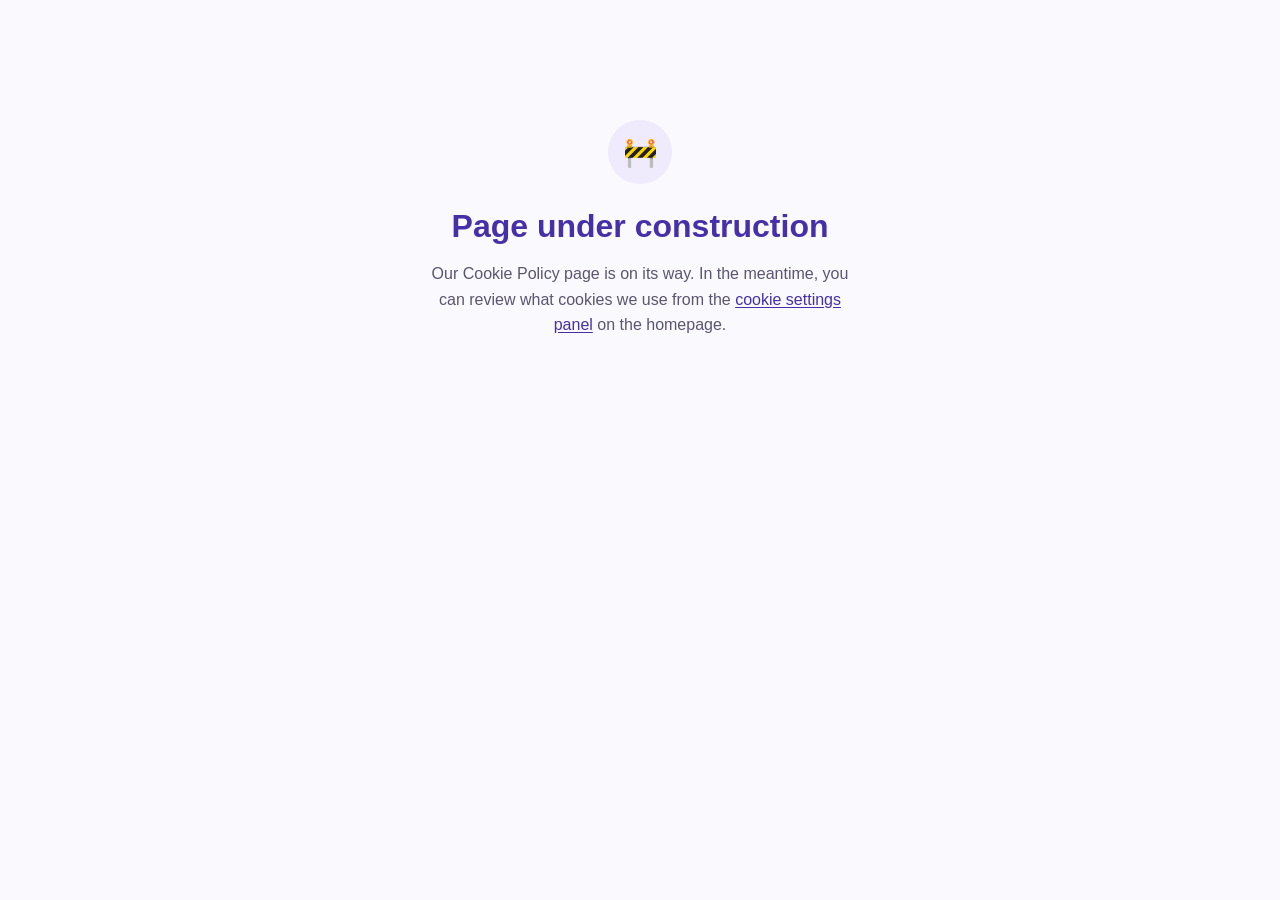
==== cookie-policy.html @ e38298d8 "Add under-construction Cookie Policy page Co-Authored-By: Claude Sonnet 4.6 <noreply@anthropic.com> " ====
<!DOCTYPE html>
<html lang="en">
<head>
<meta charset="UTF-8" />
<meta name="viewport" content="width=device-width, initial-scale=1.0" />
<title>Cookie Policy — Mixbook</title>
<link rel="stylesheet" href="styles.css" />
<style>
  .construction {
    max-width: 480px;
    margin: 0 auto;
    padding: 120px 24px;
    text-align: center;
  }
  .construction__icon {
    width: 64px;
    height: 64px;
    margin: 0 auto 24px;
    border-radius: 50%;
    background: var(--color-primary-light);
    display: flex;
    align-items: center;
    justify-content: center;
    font-size: 28px;
  }
  .construction h1 {
    color: var(--color-primary);
    margin-bottom: 8px;
  }
  .construction p {
    color: var(--color-text-muted);
    line-height: 1.6;
  }
  .construction a {
    color: var(--color-primary);
    text-decoration: underline;
    text-underline-offset: 2px;
  }
</style>
</head>
<body>
  <main class="construction">
    <div class="construction__icon" aria-hidden="true">🚧</div>
    <h1>Page under construction</h1>
    <p>Our Cookie Policy page is on its way. In the meantime, you can review what cookies we use from the
      <a href="index.html">cookie settings panel</a> on the homepage.</p>
  </main>
</body>
</html>
---- styles.css ----
:root {
  --color-primary: #4630a8;
  --color-primary-dark: #392489;
  --color-primary-light: #efeafc;
  --color-text: #1f1b2e;
  --color-text-muted: #5b5570;
  --color-border: #e7e3f5;
  --color-bg: #ffffff;
  --radius-banner: 28px;
  --radius-card: 20px;
  --radius-pill: 999px;
  --shadow-banner: 0 12px 40px rgba(31, 22, 70, 0.18), 0 2px 8px rgba(31, 22, 70, 0.08);
  --shadow-modal: 0 24px 64px rgba(31, 22, 70, 0.28);
  --font-family: -apple-system, BlinkMacSystemFont, "Segoe UI", Roboto, Helvetica, Arial, sans-serif;
}

* {
  box-sizing: border-box;
}

html, body {
  margin: 0;
  padding: 0;
}

body {
  font-family: var(--font-family);
  color: var(--color-text);
  background: #faf9fd;
}

.page {
  max-width: 720px;
  margin: 0 auto;
  padding: 64px 24px 200px;
}

.page h1 {
  color: var(--color-primary);
}

.page p {
  color: var(--color-text-muted);
  line-height: 1.6;
}

.dev-reset-btn {
  margin-top: 32px;
  padding: 10px 16px;
  border-radius: var(--radius-pill);
  border: 1px dashed var(--color-border);
  background: #fff;
  color: var(--color-text-muted);
  font-size: 13px;
  cursor: pointer;
}

.dev-reset-btn:hover {
  border-color: var(--color-primary);
  color: var(--color-primary);
}

/* ---------- Cookie Banner ---------- */

.cookie-banner {
  position: fixed;
  left: 50%;
  bottom: 16px;
  transform: translate(-50%, 0);
  width: 820px;
  max-width: calc(100% - 32px);
  background: var(--color-bg);
  border-radius: var(--radius-banner);
  box-shadow: var(--shadow-banner);
  display: flex;
  align-items: center;
  gap: 18px;
  padding: 18px 22px;
  z-index: 1000;
  animation: banner-in 0.45s cubic-bezier(0.16, 1, 0.3, 1);
}

@keyframes banner-in {
  from {
    opacity: 0;
    transform: translate(-50%, 24px);
  }
  to {
    opacity: 1;
    transform: translate(-50%, 0);
  }
}

.cookie-banner__icon {
  flex: 0 0 auto;
  width: 44px;
  height: 44px;
  border-radius: 50%;
  background: var(--color-primary-light);
  display: flex;
  align-items: center;
  justify-content: center;
}

.cookie-banner__content {
  flex: 1 1 auto;
  min-width: 0;
}

.cookie-banner__text {
  margin: 0;
  font-size: 14px;
  line-height: 1.55;
  color: var(--color-text-muted);
}

.cookie-banner__text a {
  color: var(--color-primary);
  text-decoration: underline;
  text-underline-offset: 2px;
}

.cookie-banner__actions {
  flex: 0 0 auto;
  display: flex;
  align-items: center;
  gap: 8px;
  white-space: nowrap;
}

/* ---------- Buttons ---------- */

.btn {
  font-family: inherit;
  font-size: 14px;
  font-weight: 600;
  border-radius: var(--radius-pill);
  border: none;
  cursor: pointer;
  padding: 12px 20px;
  transition: background-color 0.15s ease, color 0.15s ease, box-shadow 0.15s ease, transform 0.15s ease;
}

.btn:focus-visible {
  outline: 2px solid var(--color-primary);
  outline-offset: 2px;
}

.btn--primary {
  background: var(--color-primary);
  color: #fff;
}

.btn--primary:hover {
  background: var(--color-primary-dark);
}

.btn--text {
  background: transparent;
  color: var(--color-text);
  padding: 12px 14px;
}

.btn--text:hover {
  color: var(--color-primary);
}

.btn--ghost {
  background: #fff;
  color: var(--color-text);
  border: 1px solid var(--color-border);
}

.btn--ghost:hover {
  border-color: var(--color-primary);
  color: var(--color-primary);
}

.btn--secondary {
  background: var(--color-primary-light);
  color: var(--color-primary-dark);
}

.btn--secondary:hover {
  background: #e3dbf8;
}

/* ---------- Overlay & Modal ---------- */

.modal-overlay {
  position: fixed;
  inset: 0;
  background: rgba(31, 22, 70, 0.45);
  z-index: 1100;
  animation: overlay-in 0.2s ease;
}

@keyframes overlay-in {
  from { opacity: 0; }
  to { opacity: 1; }
}

.modal {
  position: fixed;
  top: 50%;
  left: 50%;
  transform: translate(-50%, -50%);
  width: 520px;
  max-width: calc(100% - 32px);
  max-height: calc(100% - 64px);
  overflow-y: auto;
  background: var(--color-bg);
  border-radius: var(--radius-card);
  box-shadow: var(--shadow-modal);
  padding: 28px;
  z-index: 1200;
  animation: modal-in 0.25s cubic-bezier(0.16, 1, 0.3, 1);
}

@keyframes modal-in {
  from {
    opacity: 0;
    transform: translate(-50%, -48%) scale(0.98);
  }
  to {
    opacity: 1;
    transform: translate(-50%, -50%) scale(1);
  }
}

.modal__header {
  display: flex;
  align-items: center;
  justify-content: space-between;
  margin-bottom: 12px;
}

.modal__header h2 {
  margin: 0;
  font-size: 20px;
  color: var(--color-text);
}

.modal__close {
  background: var(--color-primary-light);
  border: none;
  width: 32px;
  height: 32px;
  border-radius: 50%;
  display: flex;
  align-items: center;
  justify-content: center;
  color: var(--color-primary-dark);
  cursor: pointer;
}

.modal__close:hover {
  background: #e3dbf8;
}

.modal__close:focus-visible {
  outline: 2px solid var(--color-primary);
  outline-offset: 2px;
}

.modal__intro {
  margin: 0 0 20px;
  font-size: 14px;
  line-height: 1.6;
  color: var(--color-text-muted);
}

.cookie-categories {
  list-style: none;
  margin: 0 0 24px;
  padding: 0;
  display: flex;
  flex-direction: column;
  gap: 14px;
}

.cookie-category {
  display: flex;
  align-items: flex-start;
  justify-content: space-between;
  gap: 16px;
  padding: 14px 16px;
  background: #faf9fd;
  border: 1px solid var(--color-border);
  border-radius: var(--radius-card);
}

.cookie-category__info {
  display: flex;
  flex-direction: column;
  gap: 4px;
}

.cookie-category__title {
  font-size: 14px;
  font-weight: 600;
  color: var(--color-text);
}

.cookie-category__desc {
  font-size: 12.5px;
  line-height: 1.5;
  color: var(--color-text-muted);
}

/* ---------- Toggle switch ---------- */

.toggle {
  position: relative;
  flex: 0 0 auto;
  display: inline-flex;
  cursor: pointer;
  margin-top: 2px;
}

.toggle input {
  position: absolute;
  opacity: 0;
  width: 1px;
  height: 1px;
  margin: 0;
}

.toggle__track {
  width: 42px;
  height: 24px;
  border-radius: var(--radius-pill);
  background: #d8d3ee;
  display: inline-block;
  position: relative;
  transition: background-color 0.15s ease;
}

.toggle__thumb {
  position: absolute;
  top: 3px;
  left: 3px;
  width: 18px;
  height: 18px;
  border-radius: 50%;
  background: #fff;
  box-shadow: 0 1px 3px rgba(0, 0, 0, 0.25);
  transition: transform 0.15s ease;
}

.toggle input:checked + .toggle__track {
  background: var(--color-primary);
}

.toggle input:checked + .toggle__track .toggle__thumb {
  transform: translateX(18px);
}

.toggle input:focus-visible + .toggle__track {
  outline: 2px solid var(--color-primary);
  outline-offset: 2px;
}

.toggle--disabled {
  cursor: not-allowed;
}

.toggle--disabled .toggle__track {
  background: var(--color-primary);
  opacity: 0.55;
}

.modal__actions {
  display: flex;
  flex-wrap: wrap;
  gap: 10px;
  justify-content: flex-end;
}

/* ---------- Reduced motion ---------- */

@media (prefers-reduced-motion: reduce) {
  .cookie-banner,
  .modal,
  .modal-overlay {
    animation: none !important;
  }
  .toggle__thumb,
  .toggle__track,
  .btn {
    transition: none !important;
  }
}

/* ---------- Mobile ---------- */

@media (max-width: 640px) {
  .cookie-banner {
    bottom: 0;
    left: 0;
    right: 0;
    transform: none;
    width: 100%;
    max-width: 100%;
    border-radius: 24px 24px 0 0;
    flex-direction: column;
    align-items: stretch;
    padding: 20px 18px calc(20px + env(safe-area-inset-bottom));
    gap: 14px;
  }

  @keyframes banner-in {
    from {
      opacity: 0;
      transform: translateY(32px);
    }
    to {
      opacity: 1;
      transform: translateY(0);
    }
  }

  .cookie-banner__icon {
    display: none;
  }

  .cookie-banner__actions {
    flex-direction: column-reverse;
    align-items: stretch;
    gap: 8px;
  }

  .cookie-banner__actions .btn {
    width: 100%;
    text-align: center;
    padding: 13px 20px;
  }

  .modal {
    top: auto;
    bottom: 0;
    left: 0;
    right: 0;
    transform: none;
    width: 100%;
    max-width: 100%;
    max-height: calc(100% - 40px);
    border-radius: 24px 24px 0 0;
    padding: 22px 18px calc(22px + env(safe-area-inset-bottom));
  }

  @keyframes modal-in {
    from {
      opacity: 0;
      transform: translateY(24px);
    }
    to {
      opacity: 1;
      transform: translateY(0);
    }
  }

  .modal__actions {
    flex-direction: column-reverse;
  }

  .modal__actions .btn {
    width: 100%;
    text-align: center;
  }
}
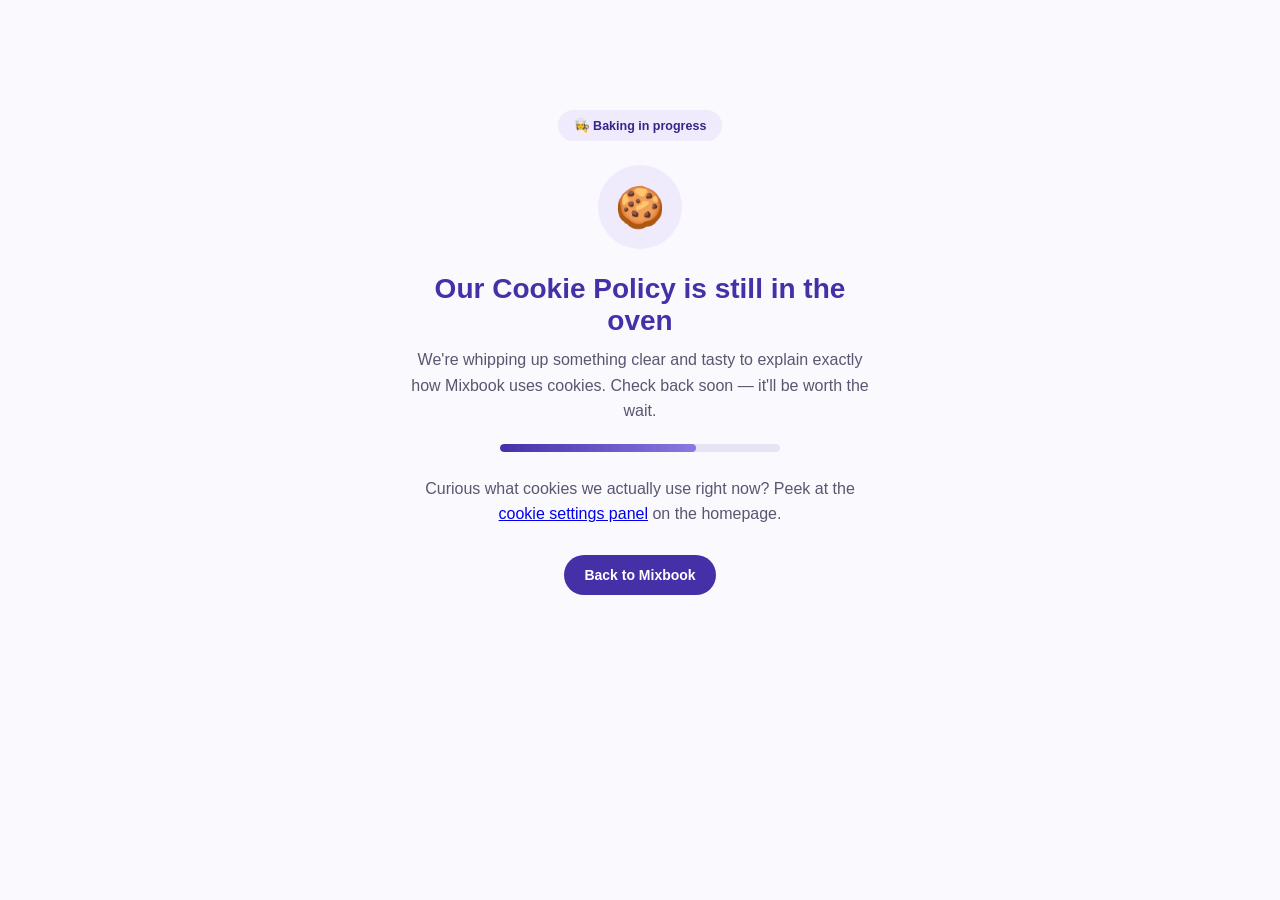
==== commit 3e41a955: "Make the cookie-policy placeholder page more fun Adds a cookie-baking theme with falling cookie emoj" ====
--- a/cookie-policy.html
+++ b/cookie-policy.html
@@ -7,43 +7,139 @@
 <link rel="stylesheet" href="styles.css" />
 <style>
   .construction {
-    max-width: 480px;
+    position: relative;
+    max-width: 520px;
     margin: 0 auto;
-    padding: 120px 24px;
+    padding: 110px 24px 80px;
     text-align: center;
+    overflow: hidden;
   }
+
+  .construction__crumbs span {
+    position: absolute;
+    font-size: 22px;
+    opacity: 0;
+    animation: crumb-fall 3.2s ease-in infinite;
+  }
+  .construction__crumbs span:nth-child(1) { left: 12%; animation-delay: 0s; }
+  .construction__crumbs span:nth-child(2) { left: 30%; animation-delay: 0.6s; font-size: 16px; }
+  .construction__crumbs span:nth-child(3) { left: 50%; animation-delay: 1.1s; font-size: 26px; }
+  .construction__crumbs span:nth-child(4) { left: 68%; animation-delay: 1.7s; font-size: 18px; }
+  .construction__crumbs span:nth-child(5) { left: 85%; animation-delay: 0.3s; font-size: 20px; }
+
+  @keyframes crumb-fall {
+    0%   { top: -40px; opacity: 0; transform: rotate(0deg); }
+    10%  { opacity: 1; }
+    90%  { opacity: 1; }
+    100% { top: 100%; opacity: 0; transform: rotate(160deg); }
+  }
+
   .construction__icon {
-    width: 64px;
-    height: 64px;
+    width: 84px;
+    height: 84px;
     margin: 0 auto 24px;
     border-radius: 50%;
     background: var(--color-primary-light);
     display: flex;
     align-items: center;
     justify-content: center;
+    font-size: 40px;
+    animation: bake-wobble 2.4s ease-in-out infinite;
+  }
+
+  @keyframes bake-wobble {
+    0%, 100% { transform: rotate(-6deg) scale(1); }
+    50% { transform: rotate(6deg) scale(1.06); }
+  }
+
+  .construction h1 {
+    color: var(--color-primary);
+    margin-bottom: 10px;
     font-size: 28px;
   }
-  .construction h1 {
-    color: var(--color-primary);
-    margin-bottom: 8px;
-  }
+
   .construction p {
     color: var(--color-text-muted);
     line-height: 1.6;
+    margin: 0 auto 20px;
   }
-  .construction a {
-    color: var(--color-primary);
-    text-decoration: underline;
-    text-underline-offset: 2px;
+
+  .construction__badge {
+    display: inline-flex;
+    align-items: center;
+    gap: 6px;
+    background: var(--color-primary-light);
+    color: var(--color-primary-dark);
+    font-size: 12.5px;
+    font-weight: 600;
+    padding: 8px 16px;
+    border-radius: var(--radius-pill);
+    margin-bottom: 24px;
+  }
+
+  .construction__progress {
+    width: 100%;
+    max-width: 280px;
+    height: 8px;
+    margin: 0 auto 24px;
+    border-radius: var(--radius-pill);
+    background: var(--color-border);
+    overflow: hidden;
+  }
+
+  .construction__progress-bar {
+    height: 100%;
+    width: 70%;
+    border-radius: var(--radius-pill);
+    background: linear-gradient(90deg, var(--color-primary), #8b78e0);
+    animation: progress-pulse 1.8s ease-in-out infinite;
+  }
+
+  @keyframes progress-pulse {
+    0%, 100% { opacity: 0.85; }
+    50% { opacity: 1; }
+  }
+
+  .construction a.btn {
+    display: inline-block;
+    text-decoration: none;
+  }
+
+  @media (prefers-reduced-motion: reduce) {
+    .construction__crumbs span,
+    .construction__icon,
+    .construction__progress-bar {
+      animation: none !important;
+    }
   }
 </style>
 </head>
 <body>
   <main class="construction">
-    <div class="construction__icon" aria-hidden="true">🚧</div>
-    <h1>Page under construction</h1>
-    <p>Our Cookie Policy page is on its way. In the meantime, you can review what cookies we use from the
-      <a href="index.html">cookie settings panel</a> on the homepage.</p>
+    <div class="construction__crumbs" aria-hidden="true">
+      <span>🍪</span><span>🍪</span><span>🍪</span><span>🍪</span><span>🍪</span>
+    </div>
+
+    <span class="construction__badge">👩‍🍳 Baking in progress</span>
+
+    <div class="construction__icon" aria-hidden="true">🍪</div>
+
+    <h1>Our Cookie Policy is still in the oven</h1>
+    <p>
+      We're whipping up something clear and tasty to explain exactly how Mixbook uses cookies.
+      Check back soon — it'll be worth the wait.
+    </p>
+
+    <div class="construction__progress" role="progressbar" aria-valuenow="70" aria-valuemin="0" aria-valuemax="100" aria-label="Page baking progress">
+      <div class="construction__progress-bar"></div>
+    </div>
+
+    <p style="margin-bottom: 28px;">
+      Curious what cookies we actually use right now? Peek at the
+      <a href="index.html">cookie settings panel</a> on the homepage.
+    </p>
+
+    <a class="btn btn--primary" href="index.html">Back to Mixbook</a>
   </main>
 </body>
 </html>
